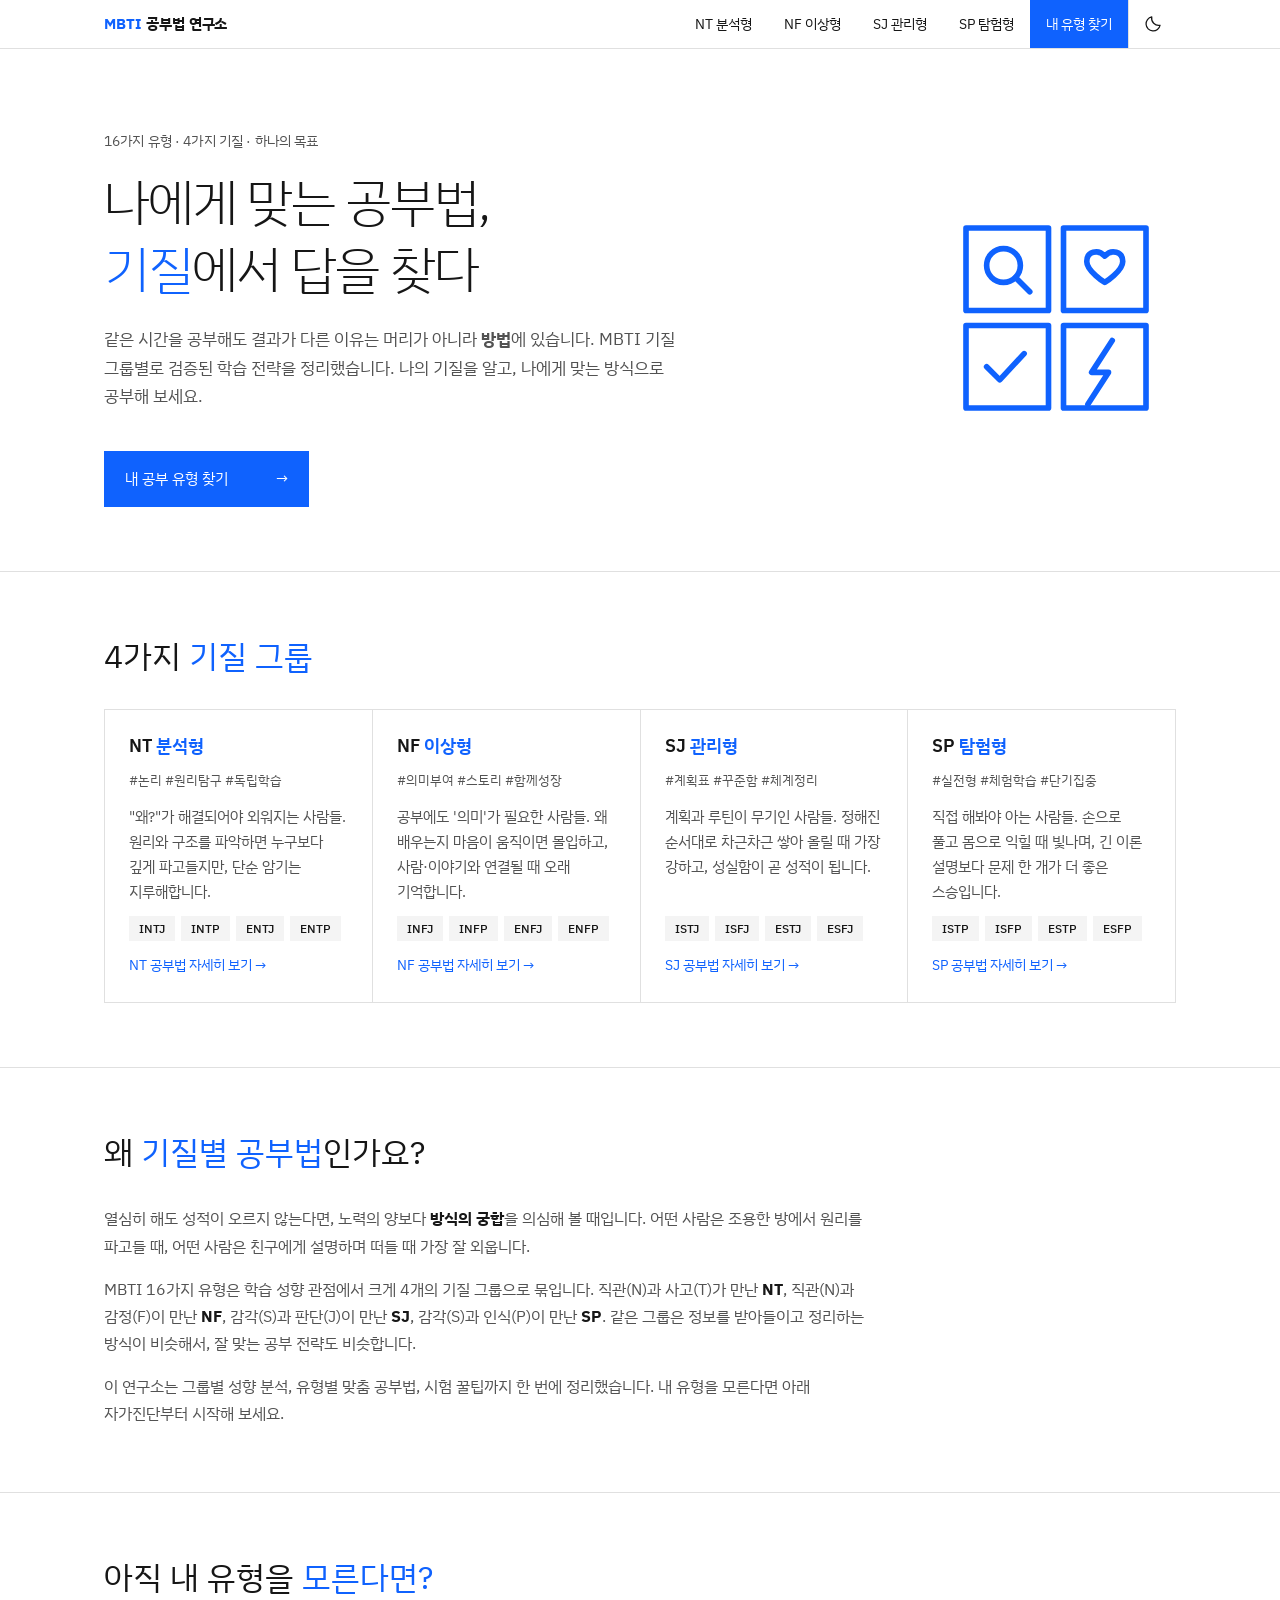
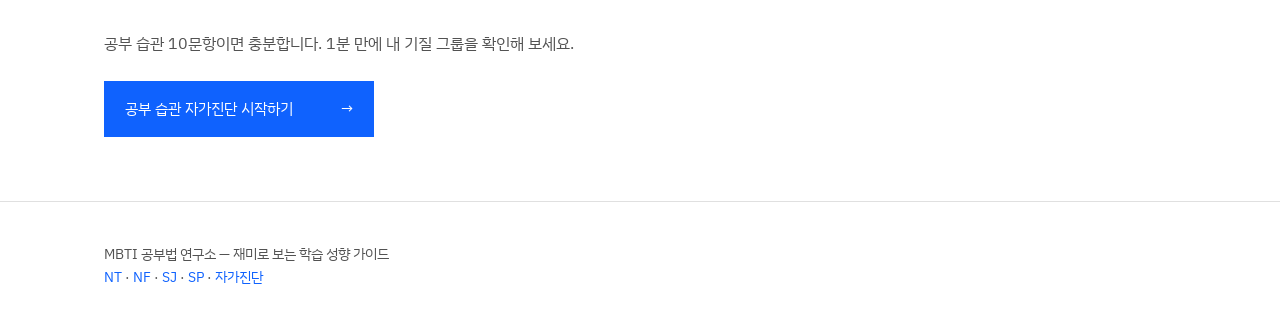
==== index.html @ 3ca30f88 "MBTI 공부법 연구소 — IBM Carbon 스타일 정적 사이트 - 기질 그룹 4개(NT·NF·SJ·SP) 소개 페이지 + 10문항 자가진단 - IBM.com 스타일 디자인: 흰" ====
<!DOCTYPE html>
<html lang="ko">
<head>
  <meta charset="UTF-8">
  <meta name="viewport" content="width=device-width, initial-scale=1.0">
  <title>MBTI 공부법 연구소</title>
  <meta name="description" content="MBTI 기질 그룹(NT·NF·SJ·SP)별 맞춤 공부법과 시험 전략을 소개합니다.">
  <link rel="preconnect" href="https://fonts.googleapis.com">
  <link rel="preconnect" href="https://fonts.gstatic.com" crossorigin>
  <link rel="stylesheet" href="https://fonts.googleapis.com/css2?family=IBM+Plex+Sans+KR:wght@300;400;500;600;700&display=swap">
  <link rel="stylesheet" href="css/base.css">
  <link rel="stylesheet" href="css/theme.css">
  <script src="js/theme.js"></script>
  <link rel="stylesheet" href="css/content.css">
</head>
<body>

<nav class="nav">
  <div class="container">
    <a class="logo" href="index.html"><strong>MBTI</strong> 공부법 연구소</a>
    <ul>
      <li><a href="nt.html">NT 분석형</a></li>
      <li><a href="nf.html">NF 이상형</a></li>
      <li><a href="sj.html">SJ 관리형</a></li>
      <li><a href="sp.html">SP 탐험형</a></li>
      <li><a class="nav-test" href="test.html">내 유형 찾기</a></li>
      <li><button type="button" class="theme-toggle" id="themeToggle" aria-label="다크/라이트 모드 전환" title="다크/라이트 모드 전환">
        <svg class="icon-moon" viewBox="0 0 24 24" fill="none" stroke="currentColor" stroke-width="1.5" stroke-linecap="round" stroke-linejoin="round" aria-hidden="true"><path d="M20.5 13.5A8.5 8.5 0 0 1 10.5 3.5a8.5 8.5 0 1 0 10 10Z"/></svg>
        <svg class="icon-sun" viewBox="0 0 24 24" fill="none" stroke="currentColor" stroke-width="1.5" stroke-linecap="round" stroke-linejoin="round" aria-hidden="true"><circle cx="12" cy="12" r="4"/><path d="M12 2v3M12 19v3M2 12h3M19 12h3M4.9 4.9l2.1 2.1M17 17l2.1 2.1M19.1 4.9 17 7M7 17l-2.1 2.1"/></svg>
      </button></li>
    </ul>
  </div>
</nav>

<header class="hero">
  <div class="container">
    <div class="hero-copy">
    <span class="badge">16가지 유형 · 4가지 기질 · 하나의 목표</span>
    <h1>나에게 맞는 공부법,<br><span>기질</span>에서 답을 찾다</h1>
    <p>
      같은 시간을 공부해도 결과가 다른 이유는 머리가 아니라 <strong>방법</strong>에 있습니다.
      MBTI 기질 그룹별로 검증된 학습 전략을 정리했습니다.
      나의 기질을 알고, 나에게 맞는 방식으로 공부해 보세요.
    </p>
    <a class="btn" href="test.html">내 공부 유형 찾기</a>
    </div>
    <div class="hero-art">
      <svg viewBox="0 0 64 64" fill="none" stroke="currentColor" stroke-width="1.5" stroke-linecap="round" stroke-linejoin="round" aria-hidden="true">
        <rect x="8" y="8" width="22" height="22"/><rect x="34" y="8" width="22" height="22"/>
        <rect x="8" y="34" width="22" height="22"/><rect x="34" y="34" width="22" height="22"/>
        <circle cx="18" cy="18" r="4.5"/><line x1="21.2" y1="21.2" x2="25" y2="25"/>
        <path d="M45 15.5c-1.8-2-4.8-1.2-4.8 1.4 0 2.6 4.8 5.6 4.8 5.6s4.8-3 4.8-5.6c0-2.6-3-3.4-4.8-1.4Z"/>
        <path d="M13.5 45l3.5 3.5 6.5-7"/>
        <path d="M47 38l-5.5 8.5H46L40.5 55"/>
      </svg>
    </div>
  </div>
</header>

<section>
  <div class="container">
    <h2>4가지 <span>기질 그룹</span></h2>
    <div class="card-grid">
      <article class="card">
        <h3>NT <span>분석형</span></h3>
        <p class="keyword">#논리 #원리탐구 #독립학습</p>
        <p>
          "왜?"가 해결되어야 외워지는 사람들. 원리와 구조를 파악하면
          누구보다 깊게 파고들지만, 단순 암기는 지루해합니다.
        </p>
        <div class="type-badges">
          <span>INTJ</span><span>INTP</span><span>ENTJ</span><span>ENTP</span>
        </div>
        <a class="more" href="nt.html">NT 공부법 자세히 보기 →</a>
      </article>

      <article class="card">
        <h3>NF <span>이상형</span></h3>
        <p class="keyword">#의미부여 #스토리 #함께성장</p>
        <p>
          공부에도 '의미'가 필요한 사람들. 왜 배우는지 마음이 움직이면
          몰입하고, 사람·이야기와 연결될 때 오래 기억합니다.
        </p>
        <div class="type-badges">
          <span>INFJ</span><span>INFP</span><span>ENFJ</span><span>ENFP</span>
        </div>
        <a class="more" href="nf.html">NF 공부법 자세히 보기 →</a>
      </article>

      <article class="card">
        <h3>SJ <span>관리형</span></h3>
        <p class="keyword">#계획표 #꾸준함 #체계정리</p>
        <p>
          계획과 루틴이 무기인 사람들. 정해진 순서대로 차근차근 쌓아 올릴 때
          가장 강하고, 성실함이 곧 성적이 됩니다.
        </p>
        <div class="type-badges">
          <span>ISTJ</span><span>ISFJ</span><span>ESTJ</span><span>ESFJ</span>
        </div>
        <a class="more" href="sj.html">SJ 공부법 자세히 보기 →</a>
      </article>

      <article class="card">
        <h3>SP <span>탐험형</span></h3>
        <p class="keyword">#실전형 #체험학습 #단기집중</p>
        <p>
          직접 해봐야 아는 사람들. 손으로 풀고 몸으로 익힐 때 빛나며,
          긴 이론 설명보다 문제 한 개가 더 좋은 스승입니다.
        </p>
        <div class="type-badges">
          <span>ISTP</span><span>ISFP</span><span>ESTP</span><span>ESFP</span>
        </div>
        <a class="more" href="sp.html">SP 공부법 자세히 보기 →</a>
      </article>
    </div>
  </div>
</section>

<section>
  <div class="container">
    <h2>왜 <span>기질별 공부법</span>인가요?</h2>
    <div class="group-intro">
      <p>
        열심히 해도 성적이 오르지 않는다면, 노력의 양보다 <strong>방식의 궁합</strong>을
        의심해 볼 때입니다. 어떤 사람은 조용한 방에서 원리를 파고들 때,
        어떤 사람은 친구에게 설명하며 떠들 때 가장 잘 외웁니다.
      </p>
      <p>
        MBTI 16가지 유형은 학습 성향 관점에서 크게 4개의 기질 그룹으로 묶입니다.
        직관(N)과 사고(T)가 만난 <strong>NT</strong>, 직관(N)과 감정(F)이 만난 <strong>NF</strong>,
        감각(S)과 판단(J)이 만난 <strong>SJ</strong>, 감각(S)과 인식(P)이 만난 <strong>SP</strong>.
        같은 그룹은 정보를 받아들이고 정리하는 방식이 비슷해서,
        잘 맞는 공부 전략도 비슷합니다.
      </p>
      <p>
        이 연구소는 그룹별 성향 분석, 유형별 맞춤 공부법, 시험 꿀팁까지
        한 번에 정리했습니다. 내 유형을 모른다면 아래 자가진단부터 시작해 보세요.
      </p>
    </div>
  </div>
</section>

<section>
  <div class="container">
    <h2>아직 내 유형을 <span>모른다면?</span></h2>
    <p style="color:var(--text-sub); margin-bottom:24px;">공부 습관 10문항이면 충분합니다. 1분 만에 내 기질 그룹을 확인해 보세요.</p>
    <a class="btn" href="test.html">공부 습관 자가진단 시작하기</a>
  </div>
</section>

<footer>
  <div class="container">
    <p>MBTI 공부법 연구소 — 재미로 보는 학습 성향 가이드</p>
    <p>
      <a href="nt.html">NT</a> · <a href="nf.html">NF</a> ·
      <a href="sj.html">SJ</a> · <a href="sp.html">SP</a> ·
      <a href="test.html">자가진단</a>
    </p>
  </div>
</footer>

</body>
</html>
---- css/base.css ----
/* ==========================================================
   MBTI 공부법 연구소 — 기본 스타일 (IBM Carbon 스타일)
   흰 배경 + IBM 블루, 직각 모서리, 1px 보더, 왼쪽 정렬
   ========================================================== */

:root {
  --bg: #ffffff;
  --bg-soft: #f4f4f4;
  --card: #ffffff;
  --accent: #0f62fe;
  --accent-soft: #edf5ff;
  --btn-bg: #0f62fe;
  --btn-bg-hover: #0353e9;
  --text: #161616;
  --text-sub: #525252;
  --line: #e0e0e0;
}

* {
  margin: 0;
  padding: 0;
  box-sizing: border-box;
}

body {
  font-family: "IBM Plex Sans KR", "IBM Plex Sans", -apple-system, BlinkMacSystemFont,
    "Apple SD Gothic Neo", "Malgun Gothic", sans-serif;
  background: var(--bg);
  color: var(--text);
  line-height: 1.7;
  word-break: keep-all;
}

/* ---------- 공통 레이아웃 ---------- */
.container {
  max-width: 1120px;
  margin: 0 auto;
  padding: 0 24px;
}

section {
  padding: 64px 0;
  border-top: 1px solid var(--line);
}

h1, h2, h3 {
  line-height: 1.3;
}

h2 {
  font-size: 2rem;
  font-weight: 400;
  margin-bottom: 32px;
}

h2 span {
  color: var(--accent);
}

/* ---------- 네비게이션 ---------- */
.nav {
  background: var(--bg);
  border-bottom: 1px solid var(--line);
  position: sticky;
  top: 0;
  z-index: 10;
}

.nav .container {
  display: flex;
  align-items: stretch;
  justify-content: space-between;
  flex-wrap: wrap;
  min-height: 48px;
}

.nav .logo {
  display: flex;
  align-items: center;
  font-weight: 700;
  font-size: 0.95rem;
  color: var(--text);
  text-decoration: none;
  letter-spacing: -0.01em;
}

.nav .logo strong {
  color: var(--accent);
  margin-right: 6px;
}

.nav ul {
  display: flex;
  list-style: none;
  flex-wrap: wrap;
}

.nav ul a {
  display: flex;
  align-items: center;
  height: 48px;
  padding: 0 16px;
  color: var(--text);
  text-decoration: none;
  font-size: 0.88rem;
  transition: background 0.15s;
}

.nav ul a:hover {
  background: var(--bg-soft);
}

.nav ul a.active {
  box-shadow: inset 0 -3px 0 var(--accent);
}

.nav ul a.nav-test {
  background: var(--btn-bg);
  color: #fff;
}

.nav ul a.nav-test:hover {
  background: var(--btn-bg-hover);
}

/* ---------- 히어로 ---------- */
.hero {
  padding: 80px 0 64px;
  background: var(--bg);
}

.hero .container {
  display: grid;
  grid-template-columns: minmax(0, 1fr) auto;
  gap: 48px;
  align-items: center;
}

.hero-art {
  width: 240px;
  max-width: 100%;
  color: var(--accent);
}

.hero-art svg {
  width: 100%;
  height: auto;
  display: block;
}

.hero h1 {
  font-size: 3.2rem;
  font-weight: 300;
  letter-spacing: -0.02em;
  margin-bottom: 24px;
  max-width: 800px;
}

.hero h1 span {
  color: var(--accent);
}

.hero p {
  color: var(--text-sub);
  max-width: 600px;
  margin-bottom: 40px;
  font-size: 1.05rem;
}

.badge {
  display: block;
  color: var(--text-sub);
  font-size: 0.85rem;
  letter-spacing: 0.01em;
  margin-bottom: 16px;
}

/* ---------- 버튼 ---------- */
.btn {
  display: inline-flex;
  align-items: center;
  justify-content: space-between;
  gap: 48px;
  background: var(--btn-bg);
  color: #fff;
  font-size: 0.95rem;
  font-weight: 400;
  padding: 14px 20px;
  border: 1px solid var(--btn-bg);
  border-radius: 0;
  cursor: pointer;
  text-decoration: none;
  transition: background 0.15s, border-color 0.15s;
  font-family: inherit;
}

.btn::after {
  content: "→";
}

.btn:hover {
  background: var(--btn-bg-hover);
  border-color: var(--btn-bg-hover);
}

.btn.btn-outline {
  background: transparent;
  color: var(--accent);
  border: 1px solid var(--accent);
}

.btn.btn-outline:hover {
  background: var(--accent-soft);
}

.btn:disabled {
  background: #c6c6c6;
  border-color: #c6c6c6;
  color: #8d8d8d;
  cursor: not-allowed;
}

/* ---------- 푸터 ---------- */
footer {
  border-top: 1px solid var(--line);
  padding: 40px 0;
  color: var(--text-sub);
  font-size: 0.85rem;
}

footer a {
  color: var(--accent);
  text-decoration: none;
}

footer a:hover {
  text-decoration: underline;
}

/* ---------- 모바일 ---------- */
@media (max-width: 640px) {
  .hero h1 {
    font-size: 2rem;
  }
  .hero {
    padding: 48px 0 40px;
  }
  .hero .container {
    grid-template-columns: 1fr;
    gap: 24px;
  }
  .hero-art {
    width: 140px;
    order: -1;
  }
  section {
    padding: 40px 0;
  }
  h2 {
    font-size: 1.5rem;
  }
  .btn {
    gap: 24px;
  }
}
---- css/theme.css ----
/* ==========================================================
   MBTI 공부법 연구소 — 다크 모드 토큰 + 테마 토글 버튼
   모든 페이지에서 base.css 다음에 로드
   ========================================================== */

/* 다크 모드 (IBM Carbon Gray 100 테마) */
html[data-theme="dark"] {
  --bg: #161616;
  --bg-soft: #262626;
  --card: #262626;
  --accent: #78a9ff;
  --accent-soft: #1f2b41;
  --text: #f4f4f4;
  --text-sub: #c6c6c6;
  --line: #393939;
}

/* ---------- 테마 토글 (아이콘 유틸리티 버튼 — 일반 버튼과 형태 구분) ---------- */
.theme-toggle {
  display: flex;
  align-items: center;
  justify-content: center;
  width: 48px;
  height: 48px;
  background: transparent;
  border: none;
  border-left: 1px solid var(--line);
  color: var(--text);
  cursor: pointer;
  transition: background 0.15s;
}

.theme-toggle:hover {
  background: var(--bg-soft);
}

.theme-toggle svg {
  width: 20px;
  height: 20px;
}

/* 라이트 모드에서는 달(다크로 전환), 다크 모드에서는 해(라이트로 전환) 표시 */
.theme-toggle .icon-sun {
  display: none;
}

html[data-theme="dark"] .theme-toggle .icon-sun {
  display: block;
}

html[data-theme="dark"] .theme-toggle .icon-moon {
  display: none;
}
---- css/content.css ----
/* ==========================================================
   MBTI 공부법 연구소 — 콘텐츠 스타일 (IBM Carbon 타일)
   index.html, nt/nf/sj/sp.html에서 사용
   ========================================================== */

/* ---------- 타일 그리드 ---------- */
.card-grid {
  display: grid;
  grid-template-columns: repeat(auto-fit, minmax(260px, 1fr));
  gap: 1px;
  background: var(--line);
  border: 1px solid var(--line);
}

.card {
  background: var(--card);
  padding: 24px;
  min-height: 280px;
  display: flex;
  flex-direction: column;
  gap: 12px;
  transition: background 0.15s;
}

.card:hover {
  background: var(--bg-soft);
}

.card h3 {
  font-size: 1.15rem;
  font-weight: 600;
}

.card h3 span {
  color: var(--accent);
}

.card p {
  color: var(--text-sub);
  font-size: 0.92rem;
  flex: 1;
}

.card .keyword {
  font-size: 0.8rem;
  color: var(--text-sub);
  flex: 0;
}

.type-badges {
  display: flex;
  gap: 6px;
  flex-wrap: wrap;
}

.type-badges span {
  background: var(--bg-soft);
  font-size: 0.78rem;
  font-weight: 500;
  padding: 2px 10px;
  color: var(--text);
}

.card .more {
  color: var(--accent);
  text-decoration: none;
  font-size: 0.9rem;
  margin-top: auto;
}

.card .more:hover {
  text-decoration: underline;
}

/* ---------- 그룹 페이지 ---------- */
.group-intro {
  display: grid;
  gap: 16px;
  max-width: 780px;
}

.group-intro p {
  color: var(--text-sub);
}

.group-intro strong {
  color: var(--text);
}

.type-card ul {
  padding-left: 18px;
}

.type-card ul li {
  margin-top: 6px;
  color: var(--text-sub);
  font-size: 0.92rem;
}

.tips {
  border: 1px solid var(--line);
  border-left: 3px solid var(--accent);
  background: var(--bg-soft);
  padding: 32px;
  list-style: none;
  max-width: 780px;
}

.tips li {
  padding-left: 24px;
  position: relative;
  margin-bottom: 14px;
}

.tips li:last-child {
  margin-bottom: 0;
}

.tips li::before {
  content: "—";
  position: absolute;
  left: 0;
  color: var(--accent);
}

.tips li strong {
  color: var(--text);
}

.cta-links {
  display: flex;
  gap: 12px;
  flex-wrap: wrap;
}

/* ---------- 모바일 ---------- */
@media (max-width: 640px) {
  .card-grid {
    grid-template-columns: 1fr;
  }
  .card {
    min-height: 0;
  }
}
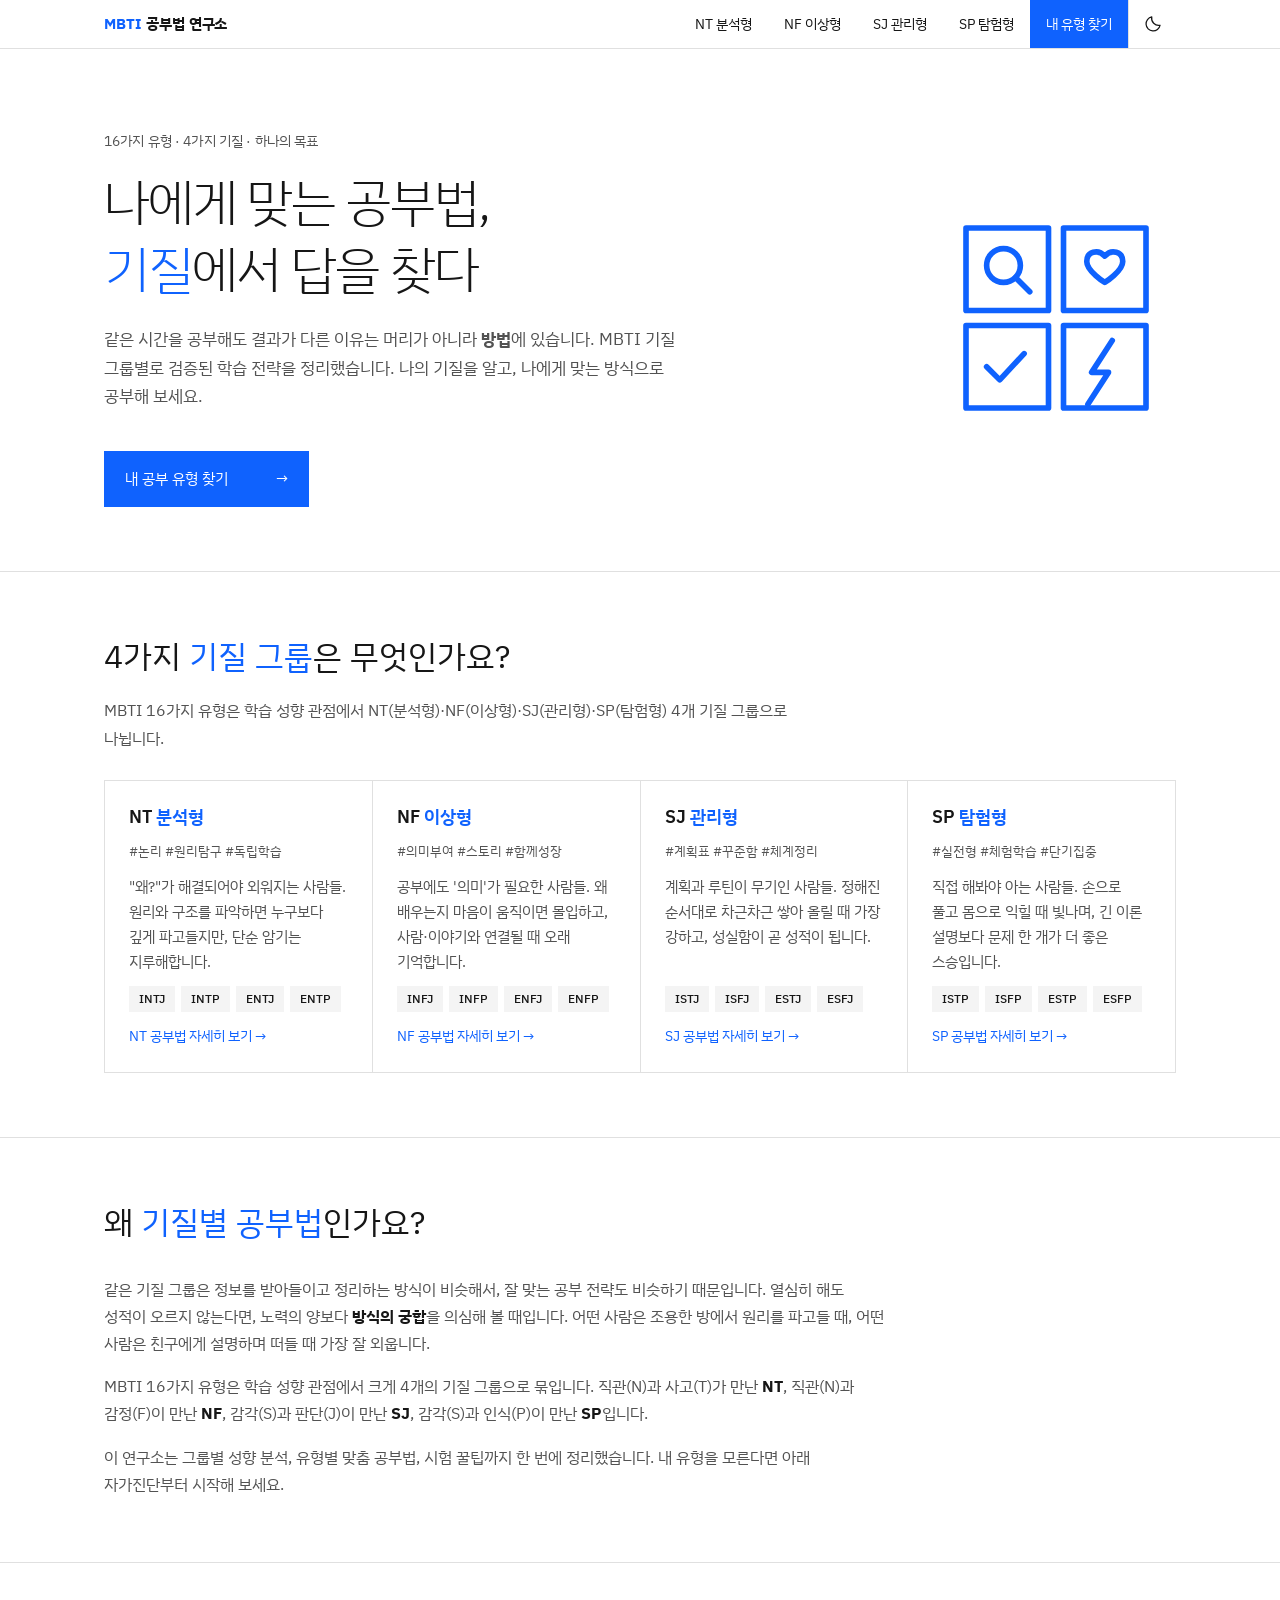
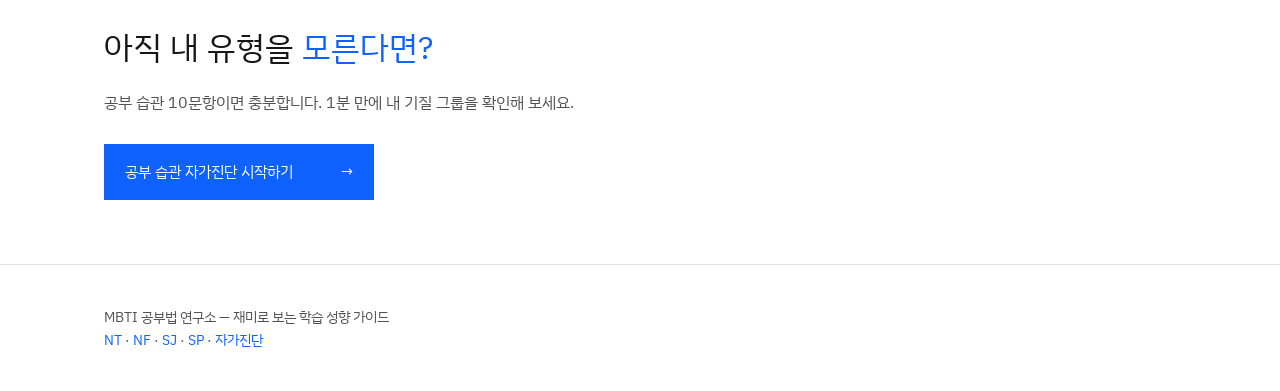
==== commit 8cd23d7e: "google seo+ Co-Authored-By: Claude Fable 5 <noreply@anthropic.com> Claude-Session: https://claude.ai" ====
--- a/index.html
+++ b/index.html
@@ -3,8 +3,8 @@
 <head>
   <meta charset="UTF-8">
   <meta name="viewport" content="width=device-width, initial-scale=1.0">
-  <title>MBTI 공부법 연구소</title>
-  <meta name="description" content="MBTI 기질 그룹(NT·NF·SJ·SP)별 맞춤 공부법과 시험 전략을 소개합니다.">
+  <title>MBTI 공부법 연구소 — 기질별 맞춤 학습 전략</title>
+  <meta name="description" content="MBTI 16유형을 NT·NF·SJ·SP 4가지 기질 그룹으로 나눠 그룹별 학습 성향과 맞춤 공부법, 시험 전략을 정리했습니다. 10문항 자가진단으로 내 공부 유형도 확인해 보세요.">
   <link rel="preconnect" href="https://fonts.googleapis.com">
   <link rel="preconnect" href="https://fonts.gstatic.com" crossorigin>
   <link rel="stylesheet" href="https://fonts.googleapis.com/css2?family=IBM+Plex+Sans+KR:wght@300;400;500;600;700&display=swap">
@@ -57,9 +57,12 @@
   </div>
 </header>
 
+<main>
+
 <section>
   <div class="container">
-    <h2>4가지 <span>기질 그룹</span></h2>
+    <h2>4가지 <span>기질 그룹</span>은 무엇인가요?</h2>
+    <p class="section-lead">MBTI 16가지 유형은 학습 성향 관점에서 NT(분석형)·NF(이상형)·SJ(관리형)·SP(탐험형) 4개 기질 그룹으로 나뉩니다.</p>
     <div class="card-grid">
       <article class="card">
         <h3>NT <span>분석형</span></h3>
@@ -121,16 +124,16 @@
     <h2>왜 <span>기질별 공부법</span>인가요?</h2>
     <div class="group-intro">
       <p>
-        열심히 해도 성적이 오르지 않는다면, 노력의 양보다 <strong>방식의 궁합</strong>을
-        의심해 볼 때입니다. 어떤 사람은 조용한 방에서 원리를 파고들 때,
-        어떤 사람은 친구에게 설명하며 떠들 때 가장 잘 외웁니다.
+        같은 기질 그룹은 정보를 받아들이고 정리하는 방식이 비슷해서, 잘 맞는
+        공부 전략도 비슷하기 때문입니다. 열심히 해도 성적이 오르지 않는다면,
+        노력의 양보다 <strong>방식의 궁합</strong>을 의심해 볼 때입니다.
+        어떤 사람은 조용한 방에서 원리를 파고들 때, 어떤 사람은 친구에게
+        설명하며 떠들 때 가장 잘 외웁니다.
       </p>
       <p>
         MBTI 16가지 유형은 학습 성향 관점에서 크게 4개의 기질 그룹으로 묶입니다.
         직관(N)과 사고(T)가 만난 <strong>NT</strong>, 직관(N)과 감정(F)이 만난 <strong>NF</strong>,
-        감각(S)과 판단(J)이 만난 <strong>SJ</strong>, 감각(S)과 인식(P)이 만난 <strong>SP</strong>.
-        같은 그룹은 정보를 받아들이고 정리하는 방식이 비슷해서,
-        잘 맞는 공부 전략도 비슷합니다.
+        감각(S)과 판단(J)이 만난 <strong>SJ</strong>, 감각(S)과 인식(P)이 만난 <strong>SP</strong>입니다.
       </p>
       <p>
         이 연구소는 그룹별 성향 분석, 유형별 맞춤 공부법, 시험 꿀팁까지
@@ -143,10 +146,12 @@
 <section>
   <div class="container">
     <h2>아직 내 유형을 <span>모른다면?</span></h2>
-    <p style="color:var(--text-sub); margin-bottom:24px;">공부 습관 10문항이면 충분합니다. 1분 만에 내 기질 그룹을 확인해 보세요.</p>
+    <p class="section-lead">공부 습관 10문항이면 충분합니다. 1분 만에 내 기질 그룹을 확인해 보세요.</p>
     <a class="btn" href="test.html">공부 습관 자가진단 시작하기</a>
   </div>
 </section>
+
+</main>
 
 <footer>
   <div class="container">
--- a/css/content.css
+++ b/css/content.css
@@ -133,6 +133,13 @@
   flex-wrap: wrap;
 }
 
+.section-lead {
+  color: var(--text-sub);
+  max-width: 720px;
+  margin: -12px 0 28px;
+  line-height: 1.7;
+}
+
 /* ---------- 모바일 ---------- */
 @media (max-width: 640px) {
   .card-grid {
